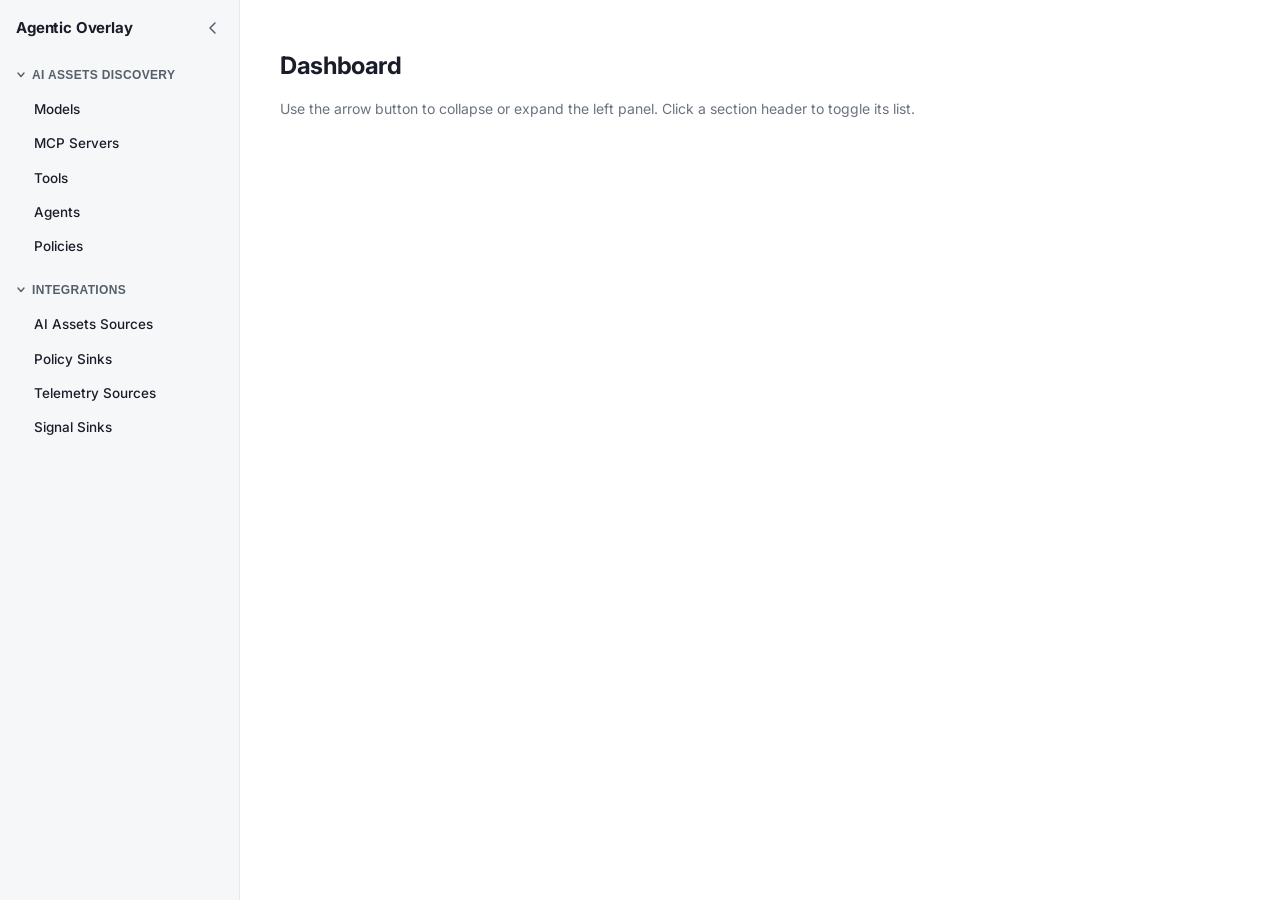
==== web/index.html @ f6bebb90 "Add Source column to agents list, disable monitoring by default Agents are now seeded with source "W" ====
<!DOCTYPE html>
<html lang="en">
<head>
<meta charset="UTF-8">
<meta name="viewport" content="width=device-width, initial-scale=1.0">
<title>Agentic Overlay</title>
<link rel="preconnect" href="https://fonts.googleapis.com">
<link rel="preconnect" href="https://fonts.gstatic.com" crossorigin>
<link href="https://fonts.googleapis.com/css2?family=Inter:wght@400;500;600;700;800&display=swap" rel="stylesheet">
<link rel="stylesheet" href="style.css">
</head>
<body>
<div class="app">
  <aside class="sidebar" id="sidebar">
    <div class="sidebar-header">
      <span class="sidebar-title">Agentic Overlay</span>
      <button class="collapse-btn" id="collapseBtn" aria-label="Collapse panel" title="Collapse panel">
        <svg width="16" height="16" viewBox="0 0 16 16" fill="none" xmlns="http://www.w3.org/2000/svg">
          <path d="M10 3L5 8L10 13" stroke="currentColor" stroke-width="1.5" stroke-linecap="round" stroke-linejoin="round"/>
        </svg>
      </button>
    </div>

    <nav class="sidebar-content">
      <div class="section">
        <button class="section-header" data-section="ai-assets" aria-expanded="true">
          <svg class="chevron" width="10" height="10" viewBox="0 0 10 10" fill="none" xmlns="http://www.w3.org/2000/svg">
            <path d="M2 3L5 6.5L8 3" stroke="currentColor" stroke-width="1.4" stroke-linecap="round" stroke-linejoin="round"/>
          </svg>
          <span class="section-label">AI Assets Discovery</span>
        </button>
        <ul class="section-list" id="ai-assets">
          <li><a href="#">Models</a></li>
          <li><a href="#">MCP Servers</a></li>
          <li><a href="#">Tools</a></li>
          <li><a href="#" id="agentsLink">Agents</a></li>
          <li><a href="#" id="policiesLink">Policies</a></li>
        </ul>
      </div>

      <div class="section">
        <button class="section-header" data-section="integrations" aria-expanded="true">
          <svg class="chevron" width="10" height="10" viewBox="0 0 10 10" fill="none" xmlns="http://www.w3.org/2000/svg">
            <path d="M2 3L5 6.5L8 3" stroke="currentColor" stroke-width="1.4" stroke-linecap="round" stroke-linejoin="round"/>
          </svg>
          <span class="section-label">Integrations</span>
        </button>
        <ul class="section-list" id="integrations">
          <li><a href="#" id="integrationsAiAssetsLink">AI Assets Sources</a></li>
          <li><a href="#" id="policySinksLink">Policy Sinks</a></li>
          <li><a href="#" id="telemetrySourcesLink">Telemetry Sources</a></li>
          <li><a href="#" id="signalSinksLink">Signal Sinks</a></li>
        </ul>
      </div>
    </nav>
  </aside>

  <button class="expand-btn" id="expandBtn" aria-label="Expand panel" title="Expand panel">
    <svg width="16" height="16" viewBox="0 0 16 16" fill="none" xmlns="http://www.w3.org/2000/svg">
      <path d="M6 3L11 8L6 13" stroke="currentColor" stroke-width="1.5" stroke-linecap="round" stroke-linejoin="round"/>
    </svg>
  </button>

  <main class="content">
    <div class="view" id="defaultView">
      <h1>Dashboard</h1>
      <p>Use the arrow button to collapse or expand the left panel. Click a section header to toggle its list.</p>
    </div>

    <div class="view" id="agentsView" hidden>
      <h1>AI Agents</h1>
      <p id="agentsSummary">Loading agents...</p>

      <input type="text" class="search-input" id="agentsSearch" placeholder="Search by name, technology, cloud platform, status or region...">

      <div class="table-scroll">
        <table class="integrations-table" id="agentsTable">
          <thead>
            <tr>
              <th>Name</th>
              <th>ID</th>
              <th>Agentic Overlay Id</th>
              <th>External ID</th>
              <th>Type</th>
              <th>Technology</th>
              <th>Cloud</th>
              <th>Status</th>
              <th>Region</th>
              <th>Projects</th>
              <th>First seen</th>
              <th>Source</th>
              <th>Risks</th>
              <th>Monitor</th>
            </tr>
          </thead>
          <tbody id="agentsTableBody"></tbody>
        </table>
      </div>

      <div class="pagination" id="agentsPagination">
        <button type="button" class="btn-secondary" id="agentsPrevBtn">Previous</button>
        <span id="agentsPageInfo"></span>
        <button type="button" class="btn-secondary" id="agentsNextBtn">Next</button>
      </div>
    </div>

    <div class="view" id="policiesView" hidden>
      <h1>Policies</h1>
      <p id="policiesSummary">Loading policies...</p>

      <input type="text" class="search-input" id="policiesSearch" placeholder="Search by name, policy id, type, severity or cloud platform...">

      <div class="table-scroll">
        <table class="integrations-table" id="policiesTable">
          <thead>
            <tr>
              <th class="col-policy-name">Policy name</th>
              <th>Policy ID</th>
              <th>Type</th>
              <th>Update type</th>
              <th>Severity</th>
              <th>Cloud</th>
              <th>Released</th>
              <th>Apply date</th>
              <th>Enabled</th>
              <th>Details</th>
            </tr>
          </thead>
          <tbody id="policiesTableBody"></tbody>
        </table>
      </div>

      <div class="pagination" id="policiesPagination">
        <button type="button" class="btn-secondary" id="policiesPrevBtn">Previous</button>
        <span id="policiesPageInfo"></span>
        <button type="button" class="btn-secondary" id="policiesNextBtn">Next</button>
      </div>
    </div>

    <div class="view" id="integrationsView" hidden>
      <h1>AI Assets Sources</h1>
      <p>Connect a third-party service to this workspace.</p>
      <div class="card-grid" id="wizCardGrid"></div>

      <div class="table-scroll" id="wizTableWrap" hidden>
        <table class="integrations-table" id="wizTable">
          <thead>
            <tr>
              <th>Name</th>
              <th>Type</th>
              <th>Base URL</th>
              <th>Client ID</th>
              <th class="col-actions">Actions</th>
            </tr>
          </thead>
          <tbody id="wizTableBody"></tbody>
        </table>
      </div>
    </div>

    <div class="view" id="policySinksView" hidden>
      <h1>Policy Sinks</h1>
      <p>Destinations that receive policy updates and enforcement results from this workspace.</p>
      <p class="empty-state">No integrations configured yet.</p>
    </div>

    <div class="view" id="telemetrySourcesView" hidden>
      <h1>Telemetry Sources</h1>
      <p>Feeds that stream runtime telemetry from AI agents into this workspace.</p>
      <p class="empty-state">No integrations configured yet.</p>
    </div>

    <div class="view" id="signalSinksView" hidden>
      <h1>Signal Sinks</h1>
      <p>Destinations that receive detection and risk signals generated by this workspace.</p>
      <p class="empty-state">No integrations configured yet.</p>
    </div>
  </main>
</div>

<div class="modal-overlay" id="wizModalOverlay" hidden>
  <div class="modal" role="dialog" aria-modal="true" aria-labelledby="wizModalTitle">
    <div class="modal-header">
      <h2 id="wizModalTitle">Connect Wiz</h2>
      <button class="modal-close" id="wizModalClose" aria-label="Close" type="button">&times;</button>
    </div>
    <form class="modal-form" id="wizForm">
      <label for="wizName">Integration name</label>
      <input type="text" id="wizName" placeholder="e.g. Wiz - Production" required>

      <label for="wizTypeField">Type</label>
      <input type="text" id="wizTypeField" disabled>

      <label for="wizBaseUrl">Base URL</label>
      <input type="url" id="wizBaseUrl" placeholder="https://api.example.com" required>

      <label for="wizClientId">Client ID</label>
      <input type="text" id="wizClientId" required>

      <label for="wizClientSecret">Client secret</label>
      <input type="password" id="wizClientSecret" required>

      <label for="wizMcpServer">MCP server <span class="label-optional">(optional)</span></label>
      <input type="text" id="wizMcpServer" placeholder="e.g. mcp.internal.example.com:8443">

      <div class="modal-actions">
        <button type="button" class="btn-secondary" id="wizCancelBtn">Cancel</button>
        <button type="submit" class="btn-primary">Save</button>
      </div>
    </form>
  </div>
</div>

<div class="modal-overlay" id="riskModalOverlay" hidden>
  <div class="modal" role="dialog" aria-modal="true" aria-labelledby="riskModalTitle">
    <div class="modal-header">
      <h2 id="riskModalTitle">Risks</h2>
      <button class="modal-close" id="riskModalClose" aria-label="Close" type="button">&times;</button>
    </div>
    <div class="risk-modal-body" id="riskModalBody"></div>
  </div>
</div>

<div class="modal-overlay" id="regoModalOverlay" hidden>
  <div class="modal modal-wide" role="dialog" aria-modal="true" aria-labelledby="regoModalTitle">
    <div class="modal-header">
      <div>
        <h2 id="regoModalTitle">Rego policy</h2>
        <p class="modal-subtitle" id="regoModalSubtitle"></p>
      </div>
      <button class="modal-close" id="regoModalClose" aria-label="Close" type="button">&times;</button>
    </div>
    <div class="rego-modal-body">
      <p class="rego-disclaimer">Illustrative Rego generated from this policy's metadata — not the actual enforced rule source.</p>
      <pre class="rego-code" id="regoCode"></pre>
      <div class="modal-actions">
        <button type="button" class="btn-secondary" id="regoCopyBtn">Copy</button>
      </div>
    </div>
  </div>
</div>

<script src="script.js?v=11"></script>
</body>
</html>
---- web/style.css ----
* {
  box-sizing: border-box;
}

:root {
  --font-sans: "Inter", -apple-system, BlinkMacSystemFont, "Segoe UI", Roboto, Helvetica, Arial, sans-serif;
  --accent: #4f46e5;
  --accent-hover: #4338ca;
  --accent-ring: rgba(79, 70, 229, 0.16);
  --text: #1a1d29;
  --text-muted: #6b7280;
  --border: #e5e7eb;
  --surface: #ffffff;
  --surface-subtle: #f8f9fb;
}

body {
  margin: 0;
  font-family: var(--font-sans);
  font-size: 14px;
  line-height: 1.5;
  color: var(--text);
  background: var(--surface);
  -webkit-font-smoothing: antialiased;
  -moz-osx-font-smoothing: grayscale;
}

.app {
  display: flex;
  height: 100vh;
  position: relative;
}

/* Sidebar */
.sidebar {
  width: 240px;
  flex-shrink: 0;
  background: #f6f7f9;
  border-right: 1px solid #e5e7eb;
  display: flex;
  flex-direction: column;
  overflow: hidden;
  transition: width 0.2s ease, opacity 0.15s ease;
}

.sidebar.collapsed {
  width: 0;
  border-right: none;
  opacity: 0;
  pointer-events: none;
}

.sidebar-header {
  display: flex;
  align-items: center;
  justify-content: space-between;
  padding: 14px 12px 14px 16px;
  white-space: nowrap;
}

.sidebar-title {
  font-weight: 700;
  font-size: 15px;
  letter-spacing: -0.01em;
  color: var(--text);
}

.collapse-btn,
.expand-btn {
  border: none;
  background: transparent;
  cursor: pointer;
  display: flex;
  align-items: center;
  justify-content: center;
  width: 28px;
  height: 28px;
  border-radius: 6px;
  color: #57606a;
}

.collapse-btn:hover,
.expand-btn:hover {
  background: #e5e7eb;
  color: #1f2328;
}

.expand-btn {
  position: absolute;
  top: 12px;
  left: 8px;
  background: #ffffff;
  border: 1px solid #e5e7eb;
  box-shadow: 0 1px 2px rgba(0, 0, 0, 0.05);
  display: none;
  z-index: 10;
}

.expand-btn.visible {
  display: flex;
}

.sidebar-content {
  overflow-y: auto;
  padding: 4px 8px 16px;
  white-space: nowrap;
}

.section {
  margin-bottom: 4px;
}

.section-header {
  width: 100%;
  display: flex;
  align-items: center;
  gap: 6px;
  padding: 8px;
  border: none;
  background: transparent;
  cursor: pointer;
  border-radius: 6px;
  font-size: 12px;
  font-weight: 600;
  text-transform: uppercase;
  letter-spacing: 0.03em;
  color: #57606a;
}

.section-header:hover {
  background: #ebedf0;
  color: #1f2328;
}

.chevron {
  transition: transform 0.15s ease;
  flex-shrink: 0;
}

.section-header[aria-expanded="false"] .chevron {
  transform: rotate(-90deg);
}

.section-list {
  list-style: none;
  margin: 0;
  padding: 2px 0 8px;
  overflow: hidden;
  max-height: 400px;
  transition: max-height 0.2s ease, opacity 0.15s ease, padding 0.2s ease;
  opacity: 1;
}

.section-list.collapsed {
  max-height: 0;
  padding-top: 0;
  padding-bottom: 0;
  opacity: 0;
}

.section-list li a {
  display: block;
  padding: 7px 10px 7px 26px;
  border-radius: 7px;
  color: var(--text);
  text-decoration: none;
  font-size: 13.5px;
  font-weight: 500;
  transition: background 0.12s ease, color 0.12s ease;
}

.section-list li a:hover {
  background: #eceeff;
  color: var(--accent);
}

/* Main content */
.content {
  flex: 1;
  min-width: 0;
  padding: 32px 40px;
  overflow-y: auto;
}

.content h1 {
  font-size: 24px;
  font-weight: 700;
  letter-spacing: -0.015em;
  margin-bottom: 6px;
}

.content p {
  color: var(--text-muted);
  font-size: 14px;
}

.view[hidden] {
  display: none;
}

.empty-state {
  margin-top: 20px;
  padding: 32px;
  border: 1px dashed var(--border);
  border-radius: 10px;
  background: var(--surface-subtle);
  text-align: center;
  color: var(--text-muted);
  font-size: 14px;
}

/* Integration cards */
.card-grid {
  display: flex;
  flex-wrap: wrap;
  gap: 16px;
  margin-top: 20px;
}

.integration-card {
  display: flex;
  flex-direction: column;
  align-items: flex-start;
  gap: 10px;
  width: 200px;
  padding: 16px;
  border: 1px solid #e5e7eb;
  border-radius: 10px;
  background: #ffffff;
  text-align: left;
  transition: box-shadow 0.15s ease, border-color 0.15s ease;
}

.integration-card.is-empty {
  cursor: pointer;
  border-style: dashed;
}

.integration-card.is-empty:hover {
  border-color: #c9cdd3;
  box-shadow: 0 2px 8px rgba(0, 0, 0, 0.06);
}

.integration-card-top {
  display: flex;
  align-items: flex-start;
  justify-content: space-between;
  width: 100%;
}

.integration-card-body {
  display: flex;
  flex-direction: column;
  gap: 6px;
}

.integration-base-url {
  font-size: 12px;
  color: #57606a;
  word-break: break-all;
}

.integration-card-actions {
  display: flex;
  gap: 6px;
  width: 100%;
  margin-top: 4px;
}

.integration-action-btn {
  flex: 1;
  padding: 6px 0;
  font-size: 12px;
  font-weight: 600;
  border-radius: 6px;
  border: 1px solid #d0d7de;
  background: #ffffff;
  color: #1f2328;
  cursor: pointer;
}

.integration-action-btn:hover {
  background: #f3f4f6;
}

.integration-action-btn.danger {
  color: #cf222e;
  border-color: #f2c6cb;
}

.integration-action-btn.danger:hover {
  background: #fff0f1;
}

.integration-logo {
  display: flex;
  align-items: center;
  justify-content: center;
  width: 44px;
  height: 44px;
  border-radius: 10px;
  background: linear-gradient(135deg, #4b2fd0, #2a6df4);
  color: #ffffff;
  font-size: 12px;
  font-weight: 700;
  letter-spacing: 0.03em;
}

.integration-name {
  font-size: 14px;
  font-weight: 600;
  color: #1f2328;
}

.integration-status {
  font-size: 11px;
  font-weight: 600;
  color: #1a7f37;
  background: #dafbe1;
  padding: 2px 8px;
  border-radius: 999px;
}

/* Integrations table */
.table-scroll {
  margin-top: 24px;
  overflow-x: auto;
}

.table-scroll[hidden] {
  display: none;
}

.integrations-table {
  width: 100%;
  min-width: 640px;
  border-collapse: collapse;
  font-size: 14px;
}

.integrations-table th {
  text-align: left;
  font-size: 11px;
  font-weight: 600;
  text-transform: uppercase;
  letter-spacing: 0.03em;
  color: #57606a;
  padding: 8px 12px;
  border-bottom: 1px solid #e5e7eb;
}

.integrations-table td {
  padding: 10px 12px;
  border-bottom: 1px solid #eceef1;
  color: #1f2328;
  vertical-align: middle;
}

.integrations-table tbody tr:hover {
  background: #f9fafb;
}

.integrations-table td.cell-muted {
  color: #8b949e;
}

.integrations-table td.cell-truncate {
  max-width: 220px;
  overflow: hidden;
  text-overflow: ellipsis;
  white-space: nowrap;
}

/* Search + pagination (agents table) */
.search-input {
  width: 100%;
  max-width: 420px;
  margin-top: 16px;
  padding: 10px 14px 10px 38px;
  border: 1px solid transparent;
  border-radius: 10px;
  background-color: var(--surface-subtle);
  background-image: url("data:image/svg+xml,%3Csvg xmlns='http://www.w3.org/2000/svg' width='16' height='16' viewBox='0 0 16 16' fill='none'%3E%3Ccircle cx='7' cy='7' r='5.25' stroke='%239199a6' stroke-width='1.5'/%3E%3Cpath d='M11 11L14 14' stroke='%239199a6' stroke-width='1.5' stroke-linecap='round'/%3E%3C/svg%3E");
  background-repeat: no-repeat;
  background-position: 12px center;
  font-size: 14px;
  font-family: inherit;
  color: var(--text);
  transition: background-color 0.15s ease, border-color 0.15s ease, box-shadow 0.15s ease;
}

.search-input::placeholder {
  color: #9aa1ac;
}

.search-input:focus {
  outline: none;
  background-color: var(--surface);
  border-color: var(--accent);
  box-shadow: 0 0 0 4px var(--accent-ring);
}

.pagination {
  display: flex;
  align-items: center;
  gap: 12px;
  margin-top: 16px;
  font-size: 13px;
  color: #57606a;
}

.pagination button {
  padding: 6px 14px;
}

.pagination button:disabled {
  opacity: 0.5;
  cursor: not-allowed;
}

.integrations-table .col-actions {
  width: 160px;
}

.integrations-table .col-policy-name {
  min-width: 320px;
}

/* Risks badge */
.risk-badge {
  display: inline-flex;
  align-items: center;
  justify-content: center;
  min-width: 26px;
  height: 22px;
  padding: 0 8px;
  border-radius: 999px;
  border: 1px solid var(--border);
  background: var(--surface-subtle);
  color: var(--text);
  font-size: 12px;
  font-weight: 700;
  font-family: inherit;
  cursor: pointer;
  transition: background-color 0.12s ease, border-color 0.12s ease, transform 0.05s ease;
}

.risk-badge:hover {
  background: #eceeff;
  border-color: #c7cbfa;
  color: var(--accent);
}

.risk-badge:active {
  transform: translateY(1px);
}

.risk-badge.has-risks {
  background: #fef2f2;
  border-color: #f5c2c7;
  color: #b42318;
}

.risk-badge.has-risks:hover {
  background: #fee4e2;
}

/* Monitor toggle */
.monitor-toggle {
  position: relative;
  display: inline-block;
  width: 36px;
  height: 20px;
  flex-shrink: 0;
}

.monitor-toggle input {
  position: absolute;
  opacity: 0;
  width: 100%;
  height: 100%;
  margin: 0;
  cursor: pointer;
  z-index: 1;
}

.monitor-toggle .track {
  position: absolute;
  inset: 0;
  background: #d5d8dd;
  border-radius: 999px;
  transition: background-color 0.15s ease;
}

.monitor-toggle .thumb {
  position: absolute;
  top: 2px;
  left: 2px;
  width: 16px;
  height: 16px;
  border-radius: 50%;
  background: #ffffff;
  box-shadow: 0 1px 2px rgba(0, 0, 0, 0.25);
  transition: transform 0.15s ease;
}

.monitor-toggle input:checked ~ .track {
  background: var(--accent);
}

.monitor-toggle input:checked ~ .thumb {
  transform: translateX(16px);
}

.monitor-toggle input:focus-visible ~ .track {
  box-shadow: 0 0 0 3px var(--accent-ring);
}

/* Risk detail modal */
.risk-modal-body {
  padding: 24px 22px 28px;
  text-align: center;
}

.risk-modal-body .risk-empty-icon {
  width: 40px;
  height: 40px;
  margin: 0 auto 12px;
  display: flex;
  align-items: center;
  justify-content: center;
  border-radius: 50%;
  background: #eefaf1;
  color: #1a7f37;
}

.risk-modal-body p {
  margin: 0;
  color: var(--text-muted);
  font-size: 14px;
}

.risk-modal-body .risk-agent-name {
  font-weight: 600;
  color: var(--text);
}

.integrations-table .type-badge {
  font-size: 11px;
  font-weight: 600;
  color: #1a7f37;
  background: #dafbe1;
  padding: 2px 8px;
  border-radius: 999px;
}

/* Policy severity badges */
.severity-badge {
  display: inline-block;
  font-size: 11px;
  font-weight: 600;
  padding: 2px 9px;
  border-radius: 999px;
  white-space: nowrap;
}

.severity-critical {
  color: #b42318;
  background: #fee4e2;
}

.severity-high {
  color: #b93815;
  background: #fef0e6;
}

.severity-medium {
  color: #93720a;
  background: #fef3c7;
}

.severity-low {
  color: #175cd3;
  background: #e0edff;
}

.severity-informational {
  color: #4b5563;
  background: #f1f2f5;
}

/* Policy update-type badges */
.update-type-badge {
  display: inline-block;
  font-size: 11px;
  font-weight: 600;
  padding: 2px 9px;
  border-radius: 999px;
  color: var(--text-muted);
  background: var(--surface-subtle);
  border: 1px solid var(--border);
}

.integrations-table .row-actions {
  display: flex;
  gap: 6px;
}

.integrations-table .integration-action-btn {
  flex: none;
  padding: 5px 10px;
}

/* Modal */
.modal-overlay {
  position: fixed;
  inset: 0;
  background: rgba(15, 17, 21, 0.45);
  display: flex;
  align-items: center;
  justify-content: center;
  z-index: 100;
}

.modal-overlay[hidden] {
  display: none;
}

.modal {
  width: 400px;
  max-width: calc(100vw - 32px);
  background: var(--surface);
  border-radius: 16px;
  box-shadow: 0 20px 48px rgba(17, 24, 39, 0.18), 0 2px 8px rgba(17, 24, 39, 0.06);
  overflow: hidden;
}

.modal-header {
  display: flex;
  align-items: center;
  justify-content: space-between;
  padding: 18px 22px;
  border-bottom: 1px solid var(--border);
}

.modal-header h2 {
  font-size: 16px;
  font-weight: 700;
  letter-spacing: -0.01em;
  margin: 0;
}

.modal-subtitle {
  margin: 2px 0 0;
  font-size: 12px;
  color: var(--text-muted);
  max-width: 460px;
  overflow: hidden;
  text-overflow: ellipsis;
  white-space: nowrap;
}

.modal-wide {
  width: 640px;
}

.rego-modal-body {
  padding: 20px 22px 22px;
}

.rego-disclaimer {
  margin: 0 0 12px;
  font-size: 12px;
  color: var(--text-muted);
  font-style: italic;
}

.rego-code {
  margin: 0;
  padding: 16px;
  max-height: 50vh;
  overflow: auto;
  background: #0f172a;
  color: #e2e8f0;
  border-radius: 10px;
  font-family: "SF Mono", "Menlo", "Consolas", monospace;
  font-size: 12.5px;
  line-height: 1.6;
  white-space: pre;
}

.modal-close {
  border: none;
  background: transparent;
  font-size: 20px;
  line-height: 1;
  cursor: pointer;
  color: #57606a;
  padding: 2px 6px;
  border-radius: 6px;
}

.modal-close:hover {
  background: #ebedf0;
  color: #1f2328;
}

.modal-form {
  display: flex;
  flex-direction: column;
  padding: 22px;
  gap: 6px;
}

.modal-form label {
  font-size: 12.5px;
  font-weight: 600;
  color: var(--text-muted);
  margin-top: 12px;
}

.modal-form label:first-child {
  margin-top: 0;
}

.label-optional {
  font-weight: 400;
  color: #9aa1ac;
  text-transform: none;
  letter-spacing: normal;
}

.modal-form input {
  padding: 9px 12px;
  border: 1px solid var(--border);
  border-radius: 8px;
  background: var(--surface-subtle);
  font-size: 14px;
  font-family: inherit;
  color: var(--text);
  transition: background-color 0.15s ease, border-color 0.15s ease, box-shadow 0.15s ease;
}

.modal-form input::placeholder {
  color: #9aa1ac;
}

.modal-form input:focus {
  outline: none;
  background: var(--surface);
  border-color: var(--accent);
  box-shadow: 0 0 0 4px var(--accent-ring);
}

.modal-form input:disabled {
  background: #f1f2f5;
  color: var(--text-muted);
  cursor: not-allowed;
}

.modal-actions {
  display: flex;
  justify-content: flex-end;
  gap: 8px;
  margin-top: 20px;
}

.btn-primary,
.btn-secondary {
  padding: 8px 16px;
  border-radius: 8px;
  font-size: 14px;
  font-weight: 600;
  cursor: pointer;
  border: 1px solid transparent;
  transition: background-color 0.12s ease, border-color 0.12s ease, box-shadow 0.12s ease, transform 0.05s ease;
}

.btn-primary {
  background: var(--accent);
  color: #ffffff;
  box-shadow: 0 1px 2px rgba(79, 70, 229, 0.25);
}

.btn-primary:hover {
  background: var(--accent-hover);
}

.btn-primary:active {
  transform: translateY(1px);
}

.btn-secondary {
  background: var(--surface);
  border-color: var(--border);
  color: var(--text);
}

.btn-secondary:hover {
  background: var(--surface-subtle);
  border-color: #d1d5db;
}
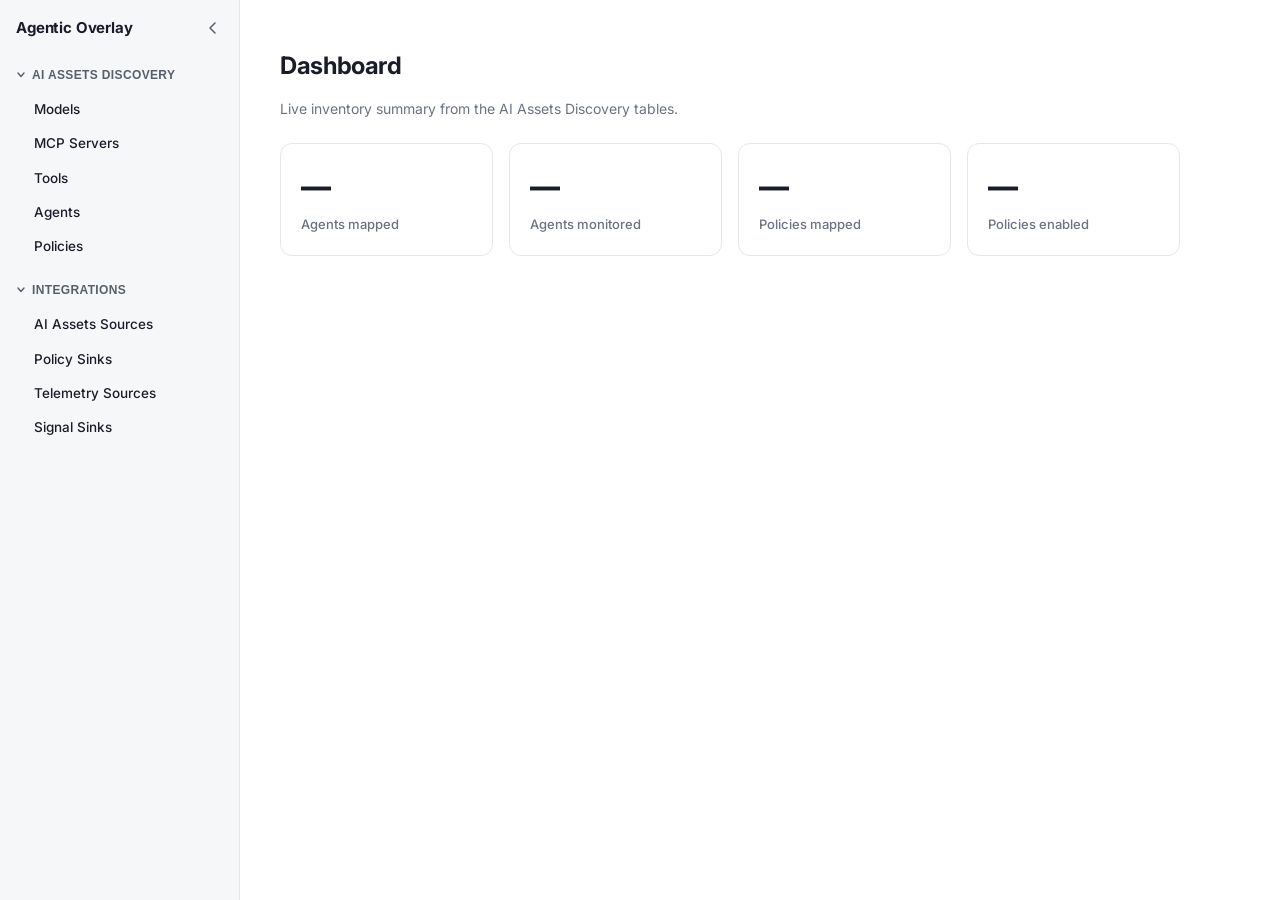
==== commit 06c04271: "Add live inventory stats to the Dashboard New GET /api/dashboard/stats endpoint counts agents/polici" ====
--- a/web/index.html
+++ b/web/index.html
@@ -64,7 +64,26 @@
   <main class="content">
     <div class="view" id="defaultView">
       <h1>Dashboard</h1>
-      <p>Use the arrow button to collapse or expand the left panel. Click a section header to toggle its list.</p>
+      <p>Live inventory summary from the AI Assets Discovery tables.</p>
+
+      <div class="stat-grid" id="dashboardStats">
+        <div class="stat-card">
+          <span class="stat-value" id="statAgentsTotal">&ndash;</span>
+          <span class="stat-label">Agents mapped</span>
+        </div>
+        <div class="stat-card">
+          <span class="stat-value" id="statAgentsMonitored">&ndash;</span>
+          <span class="stat-label">Agents monitored</span>
+        </div>
+        <div class="stat-card">
+          <span class="stat-value" id="statPoliciesTotal">&ndash;</span>
+          <span class="stat-label">Policies mapped</span>
+        </div>
+        <div class="stat-card">
+          <span class="stat-value" id="statPoliciesEnabled">&ndash;</span>
+          <span class="stat-label">Policies enabled</span>
+        </div>
+      </div>
     </div>
 
     <div class="view" id="agentsView" hidden>
@@ -148,8 +167,6 @@
             <tr>
               <th>Name</th>
               <th>Type</th>
-              <th>Base URL</th>
-              <th>Client ID</th>
               <th class="col-actions">Actions</th>
             </tr>
           </thead>
@@ -240,6 +257,6 @@
   </div>
 </div>
 
-<script src="script.js?v=11"></script>
+<script src="script.js?v=13"></script>
 </body>
 </html>
--- a/web/style.css
+++ b/web/style.css
@@ -207,6 +207,38 @@
   text-align: center;
   color: var(--text-muted);
   font-size: 14px;
+}
+
+/* Dashboard stats */
+.stat-grid {
+  display: grid;
+  grid-template-columns: repeat(auto-fit, minmax(180px, 1fr));
+  gap: 16px;
+  max-width: 900px;
+  margin-top: 24px;
+}
+
+.stat-card {
+  display: flex;
+  flex-direction: column;
+  gap: 6px;
+  padding: 20px;
+  border: 1px solid var(--border);
+  border-radius: 12px;
+  background: var(--surface);
+}
+
+.stat-value {
+  font-size: 30px;
+  font-weight: 800;
+  letter-spacing: -0.02em;
+  color: var(--text);
+}
+
+.stat-label {
+  font-size: 13px;
+  font-weight: 500;
+  color: var(--text-muted);
 }
 
 /* Integration cards */
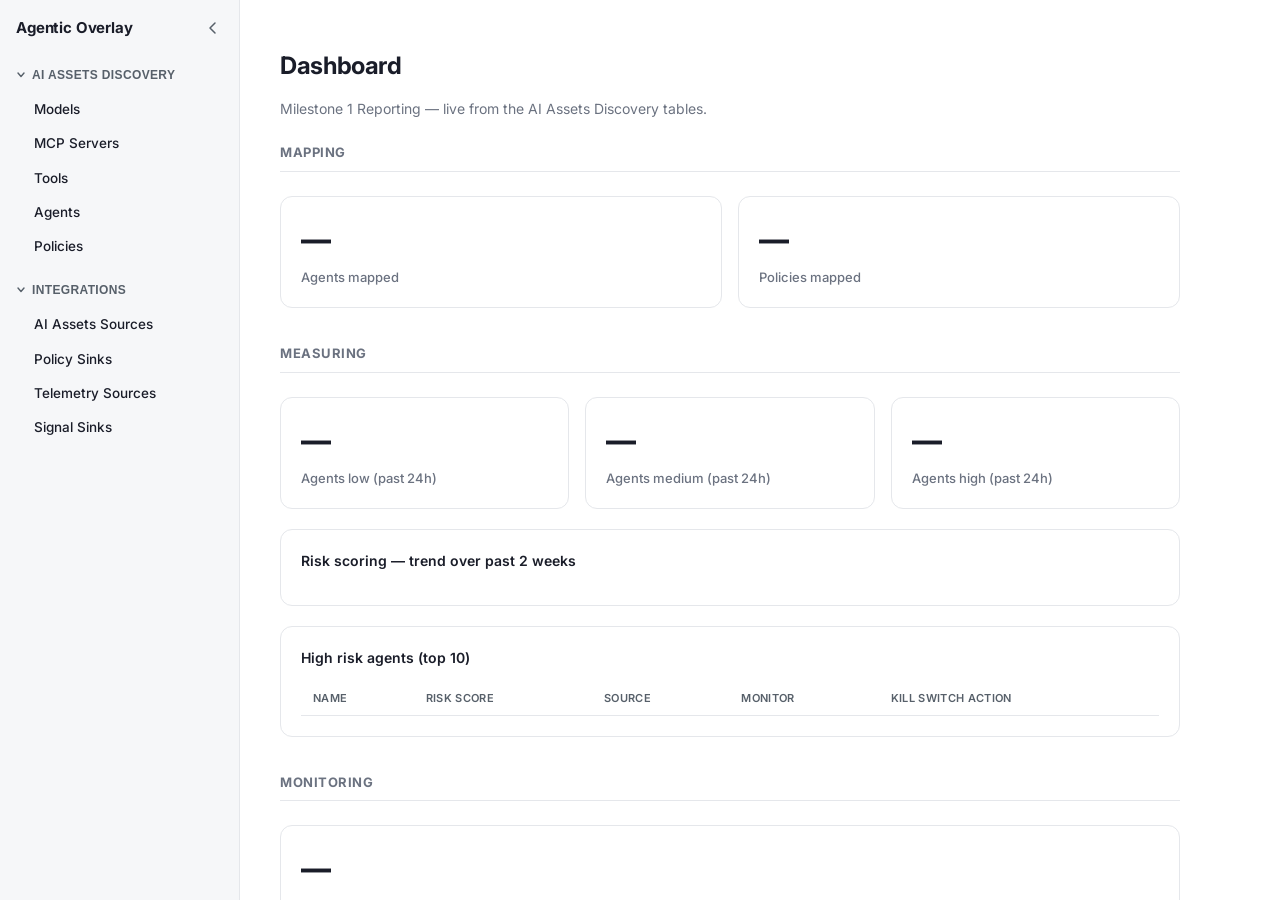
==== commit bdfc8056: "Add Milestone 1 Reporting dashboard (Mapping, Measuring, Monitoring, Kill Switch) New GET /api/dashb" ====
--- a/web/index.html
+++ b/web/index.html
@@ -64,26 +64,93 @@
   <main class="content">
     <div class="view" id="defaultView">
       <h1>Dashboard</h1>
-      <p>Live inventory summary from the AI Assets Discovery tables.</p>
-
-      <div class="stat-grid" id="dashboardStats">
-        <div class="stat-card">
-          <span class="stat-value" id="statAgentsTotal">&ndash;</span>
-          <span class="stat-label">Agents mapped</span>
-        </div>
-        <div class="stat-card">
-          <span class="stat-value" id="statAgentsMonitored">&ndash;</span>
-          <span class="stat-label">Agents monitored</span>
-        </div>
-        <div class="stat-card">
-          <span class="stat-value" id="statPoliciesTotal">&ndash;</span>
-          <span class="stat-label">Policies mapped</span>
-        </div>
-        <div class="stat-card">
-          <span class="stat-value" id="statPoliciesEnabled">&ndash;</span>
-          <span class="stat-label">Policies enabled</span>
-        </div>
-      </div>
+      <p>Milestone 1 Reporting &mdash; live from the AI Assets Discovery tables.</p>
+
+      <section class="report-section">
+        <h2 class="report-section-title">Mapping</h2>
+        <div class="stat-grid">
+          <div class="stat-card">
+            <span class="stat-value" id="statAgentsMapped">&ndash;</span>
+            <span class="stat-label">Agents mapped</span>
+          </div>
+          <div class="stat-card">
+            <span class="stat-value" id="statPoliciesMapped">&ndash;</span>
+            <span class="stat-label">Policies mapped</span>
+          </div>
+        </div>
+      </section>
+
+      <section class="report-section">
+        <h2 class="report-section-title">Measuring</h2>
+        <div class="stat-grid">
+          <div class="stat-card">
+            <span class="stat-value" id="statAgentsLow24h">&ndash;</span>
+            <span class="stat-label">Agents low (past 24h)</span>
+          </div>
+          <div class="stat-card">
+            <span class="stat-value" id="statAgentsMedium24h">&ndash;</span>
+            <span class="stat-label">Agents medium (past 24h)</span>
+          </div>
+          <div class="stat-card">
+            <span class="stat-value" id="statAgentsHigh24h">&ndash;</span>
+            <span class="stat-label">Agents high (past 24h)</span>
+          </div>
+        </div>
+
+        <div class="chart-card">
+          <div class="chart-card-header">
+            <h3>Risk scoring &mdash; trend over past 2 weeks</h3>
+            <div class="chart-legend" id="riskTrendLegend"></div>
+          </div>
+          <div id="riskTrendChart"></div>
+        </div>
+
+        <div class="table-card">
+          <h3>High risk agents (top 10)</h3>
+          <div class="table-scroll">
+            <table class="integrations-table" id="highRiskTable">
+              <thead>
+                <tr>
+                  <th>Name</th>
+                  <th>Risk score</th>
+                  <th>Source</th>
+                  <th>Monitor</th>
+                  <th>Kill switch action</th>
+                </tr>
+              </thead>
+              <tbody id="highRiskTableBody"></tbody>
+            </table>
+          </div>
+        </div>
+      </section>
+
+      <section class="report-section">
+        <h2 class="report-section-title">Monitoring</h2>
+        <div class="stat-grid">
+          <div class="stat-card">
+            <span class="stat-value" id="statAgentsMonitored24h">&ndash;</span>
+            <span class="stat-label">Agents monitored (past 24h)</span>
+          </div>
+        </div>
+        <div class="chart-card">
+          <h3>Agents monitored &mdash; trend over past month</h3>
+          <div id="monitoredTrendChart"></div>
+        </div>
+      </section>
+
+      <section class="report-section">
+        <h2 class="report-section-title">Kill Switch</h2>
+        <div class="stat-grid">
+          <div class="stat-card">
+            <span class="stat-value" id="statAgentsDisabled24h">&ndash;</span>
+            <span class="stat-label">Agents disabled (past 24h)</span>
+          </div>
+        </div>
+        <div class="chart-card">
+          <h3>Agents disabled &mdash; trend over past month</h3>
+          <div id="disabledTrendChart"></div>
+        </div>
+      </section>
     </div>
 
     <div class="view" id="agentsView" hidden>
@@ -109,7 +176,9 @@
               <th>First seen</th>
               <th>Source</th>
               <th>Risks</th>
+              <th>Risk Score</th>
               <th>Monitor</th>
+              <th>Kill Switch Action</th>
             </tr>
           </thead>
           <tbody id="agentsTableBody"></tbody>
@@ -257,6 +326,6 @@
   </div>
 </div>
 
-<script src="script.js?v=13"></script>
+<script src="script.js?v=17"></script>
 </body>
 </html>
--- a/web/style.css
+++ b/web/style.css
@@ -239,6 +239,89 @@
   font-size: 13px;
   font-weight: 500;
   color: var(--text-muted);
+}
+
+/* Report sections */
+.report-section {
+  max-width: 900px;
+  margin-top: 36px;
+}
+
+.report-section:first-of-type {
+  margin-top: 24px;
+}
+
+.report-section-title {
+  font-size: 13px;
+  font-weight: 700;
+  text-transform: uppercase;
+  letter-spacing: 0.04em;
+  color: var(--text-muted);
+  margin: 0;
+  padding-bottom: 8px;
+  border-bottom: 1px solid var(--border);
+}
+
+.chart-card,
+.table-card {
+  margin-top: 20px;
+  padding: 20px;
+  border: 1px solid var(--border);
+  border-radius: 12px;
+  background: var(--surface);
+}
+
+.chart-card h3,
+.table-card h3 {
+  margin: 0 0 14px;
+  font-size: 14px;
+  font-weight: 600;
+  color: var(--text);
+}
+
+.chart-card-header {
+  display: flex;
+  align-items: center;
+  justify-content: space-between;
+  flex-wrap: wrap;
+  gap: 8px;
+  margin-bottom: 14px;
+}
+
+.chart-card-header h3 {
+  margin: 0;
+}
+
+.chart-legend {
+  display: flex;
+  gap: 14px;
+}
+
+.chart-legend-item {
+  display: flex;
+  align-items: center;
+  gap: 6px;
+  font-size: 12px;
+  font-weight: 600;
+  color: var(--text-muted);
+}
+
+.chart-legend-swatch {
+  width: 9px;
+  height: 9px;
+  border-radius: 50%;
+  flex-shrink: 0;
+}
+
+.chart-empty {
+  padding: 24px 0;
+  text-align: center;
+  font-size: 13px;
+  color: var(--text-muted);
+}
+
+.table-card .table-scroll {
+  margin-top: 0;
 }
 
 /* Integration cards */
@@ -633,6 +716,31 @@
   border: 1px solid var(--border);
 }
 
+/* Kill switch action badges */
+.kill-switch-badge {
+  display: inline-block;
+  font-size: 11px;
+  font-weight: 600;
+  padding: 2px 9px;
+  border-radius: 999px;
+  white-space: nowrap;
+  color: var(--text-muted);
+  background: var(--surface-subtle);
+  border: 1px solid var(--border);
+}
+
+.kill-switch-badge.is-deactivated {
+  color: #b42318;
+  background: #fee4e2;
+  border-color: transparent;
+}
+
+.kill-switch-badge.is-reactivated {
+  color: #1a7f37;
+  background: #dafbe1;
+  border-color: transparent;
+}
+
 .integrations-table .row-actions {
   display: flex;
   gap: 6px;
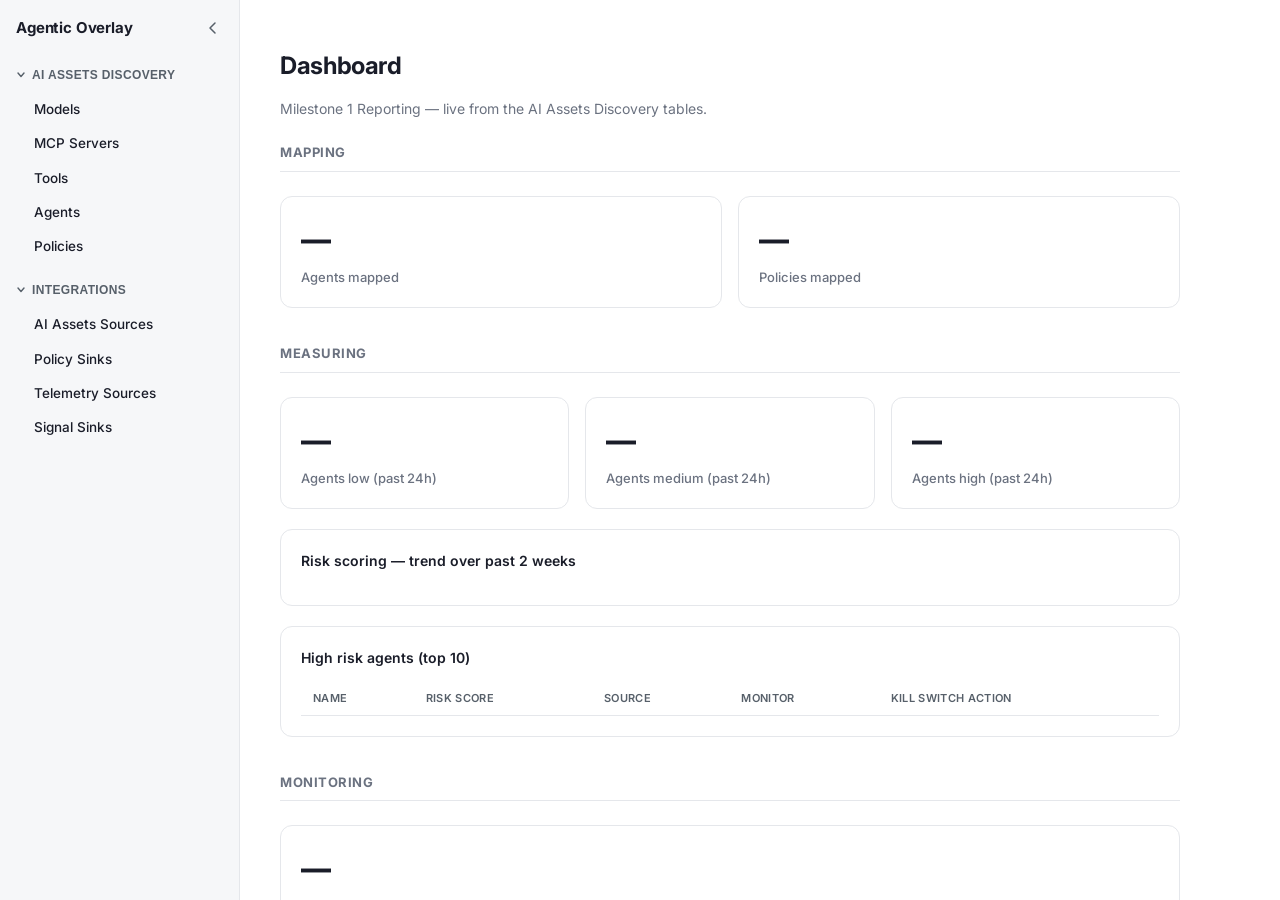
==== commit 76102bbe: "Surface the new CSV's security-signal fields in the agent list view Adds 16 columns from the Wiz age" ====
--- a/web/index.html
+++ b/web/index.html
@@ -30,7 +30,7 @@
           <span class="section-label">AI Assets Discovery</span>
         </button>
         <ul class="section-list" id="ai-assets">
-          <li><a href="#">Models</a></li>
+          <li><a href="#" id="modelsLink">Models</a></li>
           <li><a href="#">MCP Servers</a></li>
           <li><a href="#">Tools</a></li>
           <li><a href="#" id="agentsLink">Agents</a></li>
@@ -151,6 +151,39 @@
           <div id="disabledTrendChart"></div>
         </div>
       </section>
+    </div>
+
+    <div class="view" id="modelsView" hidden>
+      <h1>AI Models</h1>
+      <p id="modelsSummary">Loading models...</p>
+
+      <input type="text" class="search-input" id="modelsSearch" placeholder="Search by name, technology, cloud platform, status or region...">
+
+      <div class="table-scroll">
+        <table class="integrations-table" id="modelsTable">
+          <thead>
+            <tr>
+              <th>Name</th>
+              <th>ID</th>
+              <th>External ID</th>
+              <th>Type</th>
+              <th>Technology</th>
+              <th>Cloud</th>
+              <th>Status</th>
+              <th>Region</th>
+              <th>Projects</th>
+              <th>First seen</th>
+            </tr>
+          </thead>
+          <tbody id="modelsTableBody"></tbody>
+        </table>
+      </div>
+
+      <div class="pagination" id="modelsPagination">
+        <button type="button" class="btn-secondary" id="modelsPrevBtn">Previous</button>
+        <span id="modelsPageInfo"></span>
+        <button type="button" class="btn-secondary" id="modelsNextBtn">Next</button>
+      </div>
     </div>
 
     <div class="view" id="agentsView" hidden>
@@ -179,6 +212,22 @@
               <th>Risk Score</th>
               <th>Monitor</th>
               <th>Kill Switch Action</th>
+              <th>Admin Privileges</th>
+              <th>High Privileges</th>
+              <th>Admin SaaS Privileges</th>
+              <th>High SaaS Privileges</th>
+              <th>Admin K8s Privileges</th>
+              <th>High K8s Privileges</th>
+              <th>Sensitive Data Access</th>
+              <th>External IAM Access</th>
+              <th>Open to Internet</th>
+              <th>Max Exposure</th>
+              <th>Accessible from Internet</th>
+              <th>Accessible from VPN</th>
+              <th>Accessible from Other Subscriptions</th>
+              <th>Accessible from Other VNets</th>
+              <th>IaC Platform</th>
+              <th>IaC Status</th>
             </tr>
           </thead>
           <tbody id="agentsTableBody"></tbody>
@@ -326,6 +375,6 @@
   </div>
 </div>
 
-<script src="script.js?v=17"></script>
+<script src="script.js?v=19"></script>
 </body>
 </html>
--- a/web/style.css
+++ b/web/style.css
@@ -741,6 +741,25 @@
   border-color: transparent;
 }
 
+/* Security-signal flag badges (agent list) */
+.flag-badge {
+  display: inline-block;
+  font-size: 11px;
+  font-weight: 600;
+  padding: 2px 9px;
+  border-radius: 999px;
+  white-space: nowrap;
+  color: var(--text-muted);
+  background: var(--surface-subtle);
+  border: 1px solid var(--border);
+}
+
+.flag-badge.is-true {
+  color: #b42318;
+  background: #fee4e2;
+  border-color: transparent;
+}
+
 .integrations-table .row-actions {
   display: flex;
   gap: 6px;
